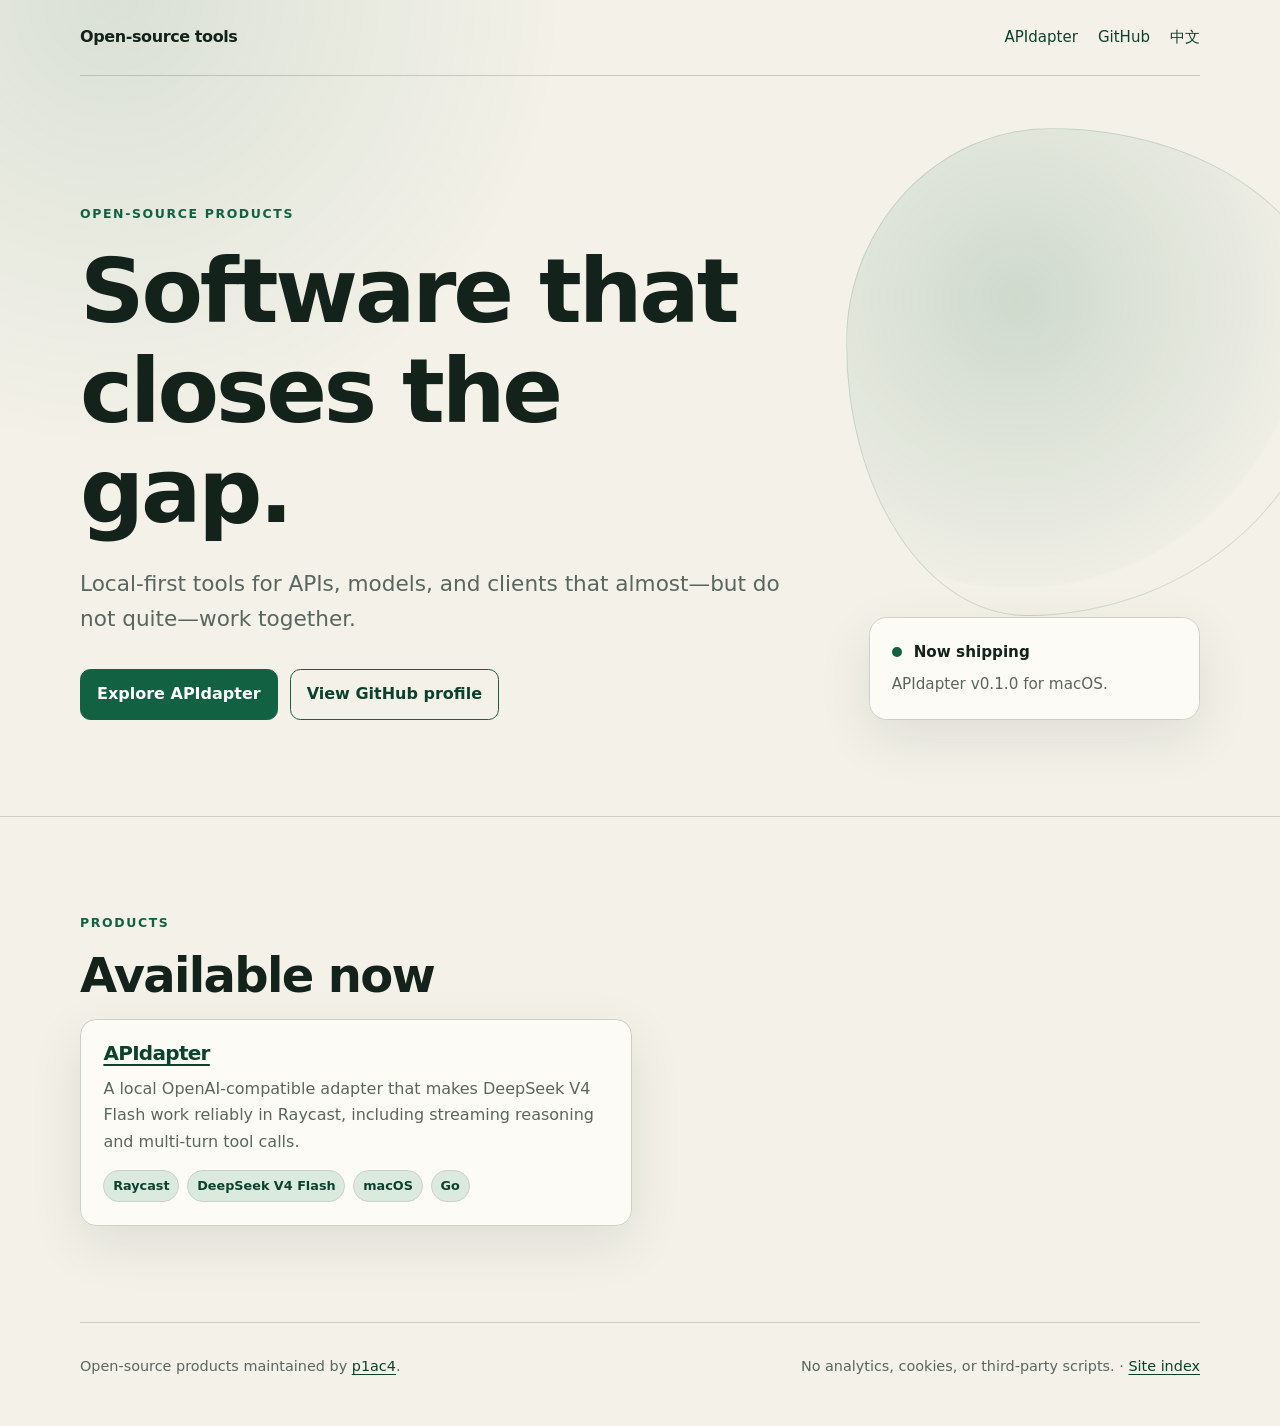
==== index.html @ 69e59df8 "feat: launch bilingual product site" ====
<!doctype html>
<html lang="en">
<head>
  <meta charset="utf-8">
  <meta name="viewport" content="width=device-width, initial-scale=1">
  <title>Open-source tools for real compatibility gaps</title>
  <meta name="description" content="Focused, local-first open-source products for real compatibility gaps, starting with APIdapter.">
  <link rel="canonical" href="https://p1ac4.github.io/">
  <link rel="alternate" hreflang="en" href="https://p1ac4.github.io/">
  <link rel="alternate" hreflang="zh-Hans" href="https://p1ac4.github.io/zh/">
  <link rel="alternate" hreflang="x-default" href="https://p1ac4.github.io/">
  <meta property="og:type" content="website">
  <meta property="og:title" content="Open-source tools for real compatibility gaps">
  <meta property="og:description" content="Focused, local-first products for real compatibility gaps.">
  <meta property="og:url" content="https://p1ac4.github.io/">
  <meta name="twitter:card" content="summary">
  <link rel="icon" href="/assets/favicon.svg" type="image/svg+xml">
  <link rel="stylesheet" href="/assets/styles.css">
  <script type="application/ld+json">
  {
    "@context": "https://schema.org",
    "@type": "WebSite",
    "name": "Open-source compatibility tools",
    "url": "https://p1ac4.github.io/",
    "description": "Focused, local-first open-source products for real compatibility gaps.",
    "inLanguage": ["en", "zh-Hans"]
  }
  </script>
</head>
<body>
  <a class="skip-link" href="#main">Skip to content</a>
  <header class="shell site-header">
    <a class="brand" href="/">Open-source tools</a>
    <nav class="nav" aria-label="Primary">
      <a href="/apidapter/">APIdapter</a>
      <a href="https://github.com/p1ac4">GitHub</a>
      <a lang="zh-Hans" href="/zh/">中文</a>
    </nav>
  </header>

  <main id="main">
    <section class="shell hero">
      <div class="hero-grid">
        <div>
          <p class="eyebrow">Open-source products</p>
          <h1>Software that closes the gap.</h1>
          <p class="lede">Local-first tools for APIs, models, and clients that almost—but do not quite—work together.</p>
          <div class="actions">
            <a class="button" href="/apidapter/">Explore APIdapter</a>
            <a class="button secondary" href="https://github.com/p1ac4">View GitHub profile</a>
          </div>
        </div>
        <aside class="hero-note" aria-label="Current release">
          <strong>Now shipping</strong>
          <p>APIdapter v0.1.0 for macOS.</p>
        </aside>
      </div>
    </section>

    <section class="section">
      <div class="shell">
        <p class="eyebrow">Products</p>
        <h2>Available now</h2>
        <div class="grid two">
          <article class="card">
            <h3><a href="/apidapter/">APIdapter</a></h3>
            <p>A local OpenAI-compatible adapter that makes DeepSeek V4 Flash work reliably in Raycast, including streaming reasoning and multi-turn tool calls.</p>
            <ul class="tag-list" aria-label="APIdapter topics">
              <li>Raycast</li>
              <li>DeepSeek V4 Flash</li>
              <li>macOS</li>
              <li>Go</li>
            </ul>
          </article>
        </div>
      </div>
    </section>
  </main>

  <footer class="shell site-footer">
    <p>Open-source products maintained by <a href="https://github.com/p1ac4">p1ac4</a>.</p>
    <p>No analytics, cookies, or third-party scripts. · <a href="/llms.txt">Site index</a></p>
  </footer>
</body>
</html>
---- assets/styles.css ----
:root {
  color-scheme: light;
  --paper: #f3f1e8;
  --surface: #fffef9;
  --ink: #13231c;
  --muted: #59665f;
  --line: #cbd1c8;
  --accent: #126142;
  --accent-dark: #0b422d;
  --accent-soft: #dbeadf;
  --code: #e8ebe5;
  --shadow: 0 18px 55px rgba(19, 35, 28, 0.09);
  font-family: Inter, ui-sans-serif, system-ui, -apple-system, BlinkMacSystemFont, "Segoe UI", sans-serif;
  font-synthesis: none;
}

* {
  box-sizing: border-box;
}

html {
  scroll-behavior: smooth;
}

body {
  margin: 0;
  overflow-x: hidden;
  background:
    radial-gradient(circle at 9% 0%, rgba(18, 97, 66, 0.11), transparent 28rem),
    var(--paper);
  color: var(--ink);
  line-height: 1.65;
}

a {
  color: var(--accent-dark);
  text-underline-offset: 0.18em;
  text-decoration-thickness: 0.08em;
}

a:hover {
  color: var(--accent);
}

.skip-link {
  position: absolute;
  left: -999px;
  top: 0;
  z-index: 10;
  padding: 0.7rem 1rem;
  background: var(--ink);
  color: white;
}

.skip-link:focus {
  left: 1rem;
  top: 1rem;
}

.shell {
  width: min(1120px, calc(100% - 2rem));
  margin: 0 auto;
}

.site-header {
  display: flex;
  align-items: center;
  justify-content: space-between;
  gap: 1.5rem;
  min-height: 76px;
  border-bottom: 1px solid rgba(19, 35, 28, 0.18);
}

.brand {
  color: var(--ink);
  font-weight: 780;
  letter-spacing: -0.025em;
  text-decoration: none;
}

.nav {
  display: flex;
  flex-wrap: wrap;
  align-items: center;
  justify-content: flex-end;
  gap: 0.9rem 1.25rem;
  font-size: 0.94rem;
}

.nav a {
  position: relative;
  text-decoration: none;
}

.nav a::after {
  position: absolute;
  right: 0;
  bottom: -0.28rem;
  left: 0;
  height: 2px;
  background: var(--accent);
  content: "";
  transform: scaleX(0);
  transform-origin: right;
  transition: transform 180ms ease;
}

.nav a:hover::after {
  transform: scaleX(1);
  transform-origin: left;
}

.hero {
  position: relative;
  isolation: isolate;
  padding: clamp(4.5rem, 10vw, 8rem) 0 clamp(3.5rem, 8vw, 6rem);
}

.hero::after {
  position: absolute;
  z-index: -1;
  top: 7%;
  right: -12%;
  width: clamp(16rem, 38vw, 34rem);
  aspect-ratio: 1;
  border: 1px solid rgba(18, 97, 66, 0.15);
  border-radius: 42% 58% 63% 37% / 44% 42% 58% 56%;
  background: radial-gradient(circle at 35% 35%, rgba(18, 97, 66, 0.16), rgba(18, 97, 66, 0.02) 64%, transparent 65%);
  content: "";
  animation: ambient-orbit 13s ease-in-out infinite alternate;
}

.hero-grid {
  display: grid;
  grid-template-columns: minmax(0, 1.55fr) minmax(260px, 0.72fr);
  align-items: end;
  gap: clamp(2rem, 6vw, 5rem);
}

.eyebrow {
  margin: 0 0 1rem;
  color: var(--accent);
  font-size: 0.78rem;
  font-weight: 800;
  letter-spacing: 0.13em;
  text-transform: uppercase;
}

h1,
h2,
h3 {
  line-height: 1.12;
  letter-spacing: -0.035em;
}

h1 {
  max-width: 850px;
  margin: 0;
  font-size: clamp(2.7rem, 7vw, 5.9rem);
}

h2 {
  margin: 0 0 1rem;
  font-size: clamp(1.8rem, 4vw, 3rem);
}

h3 {
  margin: 0 0 0.7rem;
  font-size: 1.25rem;
}

.lede {
  max-width: 760px;
  margin: 1.5rem 0 0;
  color: var(--muted);
  font-size: clamp(1.08rem, 2.4vw, 1.35rem);
}

.hero-note,
.card,
.notice {
  border: 1px solid var(--line);
  background: rgba(255, 254, 249, 0.78);
  box-shadow: var(--shadow);
}

.hero-note {
  position: relative;
  padding: 1.35rem;
  border-radius: 1.1rem;
  font-size: 0.95rem;
}

.hero-note::before {
  display: inline-block;
  width: 0.62rem;
  height: 0.62rem;
  margin-right: 0.45rem;
  border-radius: 50%;
  background: var(--accent);
  box-shadow: 0 0 0 0 rgba(18, 97, 66, 0.38);
  content: "";
  animation: status-pulse 2.4s ease-out infinite;
}

.hero-note p {
  margin: 0.45rem 0 0;
  color: var(--muted);
}

.actions {
  display: flex;
  flex-wrap: wrap;
  gap: 0.75rem;
  margin-top: 2rem;
}

.route {
  display: grid;
  grid-template-columns: auto minmax(2rem, 1fr) auto minmax(2rem, 1fr) auto;
  align-items: center;
  width: min(100%, 650px);
  gap: 0.55rem;
  margin-top: 1.5rem;
  color: var(--accent-dark);
  font-size: 0.78rem;
  font-weight: 780;
  letter-spacing: 0.02em;
}

.route span {
  padding: 0.38rem 0.58rem;
  border: 1px solid rgba(18, 97, 66, 0.3);
  border-radius: 999px;
  background: rgba(255, 254, 249, 0.72);
  white-space: nowrap;
}

.route i {
  position: relative;
  height: 1px;
  overflow: hidden;
  background: rgba(18, 97, 66, 0.3);
}

.route i::after {
  position: absolute;
  top: -2px;
  left: -5px;
  width: 5px;
  height: 5px;
  border-radius: 50%;
  background: var(--accent);
  box-shadow: 0 0 10px rgba(18, 97, 66, 0.7);
  content: "";
  animation: route-signal 2.1s linear infinite;
}

.route i:nth-of-type(2)::after {
  animation-delay: 0.8s;
}

.button {
  display: inline-flex;
  align-items: center;
  justify-content: center;
  min-height: 46px;
  padding: 0.7rem 1rem;
  border: 1px solid var(--accent);
  border-radius: 0.65rem;
  background: var(--accent);
  color: white;
  font-weight: 720;
  text-decoration: none;
  transition: transform 160ms ease, background 160ms ease, box-shadow 160ms ease;
}

.button:hover {
  background: var(--accent-dark);
  color: white;
  box-shadow: 0 8px 24px rgba(18, 97, 66, 0.2);
  transform: translateY(-2px);
}

.button.secondary {
  background: transparent;
  color: var(--accent-dark);
}

.button.secondary:hover {
  background: var(--accent-soft);
}

.section {
  padding: clamp(3.5rem, 8vw, 6rem) 0;
  border-top: 1px solid rgba(19, 35, 28, 0.16);
}

.section-intro {
  max-width: 720px;
  margin: 0 0 2rem;
  color: var(--muted);
}

.grid {
  display: grid;
  grid-template-columns: repeat(3, minmax(0, 1fr));
  gap: 1rem;
}

.grid.two {
  grid-template-columns: repeat(2, minmax(0, 1fr));
}

.card {
  position: relative;
  overflow: hidden;
  padding: 1.4rem;
  border-radius: 1rem;
  transition: transform 180ms ease, border-color 180ms ease, box-shadow 180ms ease;
}

.card::before {
  position: absolute;
  top: 0;
  right: 0;
  left: 0;
  height: 3px;
  background: var(--accent);
  content: "";
  transform: scaleX(0);
  transform-origin: left;
  transition: transform 180ms ease;
}

.card:hover {
  border-color: rgba(18, 97, 66, 0.46);
  box-shadow: 0 22px 56px rgba(19, 35, 28, 0.13);
  transform: translateY(-4px);
}

.card:hover::before {
  transform: scaleX(1);
}

.card p {
  margin: 0;
  color: var(--muted);
}

.card p + p,
.card ul,
.card ol {
  margin-top: 0.9rem;
}

.tag-list {
  display: flex;
  flex-wrap: wrap;
  gap: 0.5rem;
  padding: 0;
  margin: 1.15rem 0 0;
  list-style: none;
}

.tag-list li {
  padding: 0.3rem 0.55rem;
  border: 1px solid var(--line);
  border-radius: 999px;
  background: var(--accent-soft);
  color: var(--accent-dark);
  font-size: 0.8rem;
  font-weight: 700;
}

.notice {
  margin: 1.4rem 0;
  padding: 1rem 1.2rem;
  border-left: 5px solid var(--accent);
  border-radius: 0.6rem;
}

.notice strong {
  display: block;
  margin-bottom: 0.15rem;
}

.steps {
  padding-left: 1.25rem;
}

.steps li + li {
  margin-top: 1.25rem;
}

.table-wrap {
  overflow-x: auto;
  border: 1px solid var(--line);
  border-radius: 0.8rem;
  background: var(--surface);
}

table {
  width: 100%;
  border-collapse: collapse;
  min-width: 650px;
}

th,
td {
  padding: 0.85rem 1rem;
  border-bottom: 1px solid var(--line);
  text-align: left;
  vertical-align: top;
}

th {
  background: var(--accent-soft);
  font-size: 0.88rem;
}

tr:last-child td {
  border-bottom: 0;
}

code {
  padding: 0.1rem 0.3rem;
  border-radius: 0.28rem;
  background: var(--code);
  font-family: ui-monospace, SFMono-Regular, Menlo, Monaco, Consolas, monospace;
  font-size: 0.9em;
}

pre {
  overflow-x: auto;
  padding: 1rem;
  border: 1px solid var(--line);
  border-radius: 0.75rem;
  background: #17221d;
  color: #f4f5ef;
  line-height: 1.5;
}

pre code {
  padding: 0;
  background: transparent;
  color: inherit;
}

.muted {
  color: var(--muted);
}

.site-footer {
  display: flex;
  justify-content: space-between;
  gap: 1.5rem;
  padding: 2rem 0 3rem;
  border-top: 1px solid rgba(19, 35, 28, 0.18);
  color: var(--muted);
  font-size: 0.9rem;
}

.site-footer p {
  margin: 0;
}

@keyframes ambient-orbit {
  from {
    transform: rotate(-7deg) translate3d(0, 0, 0);
  }
  to {
    transform: rotate(8deg) translate3d(-2rem, 1rem, 0);
  }
}

@keyframes status-pulse {
  0% {
    box-shadow: 0 0 0 0 rgba(18, 97, 66, 0.38);
  }
  70%,
  100% {
    box-shadow: 0 0 0 0.55rem rgba(18, 97, 66, 0);
  }
}

@keyframes rise-in {
  from {
    opacity: 0;
    transform: translateY(18px);
  }
  to {
    opacity: 1;
    transform: translateY(0);
  }
}

@keyframes route-signal {
  from {
    left: -5px;
  }
  to {
    left: 100%;
  }
}

.hero .eyebrow,
.hero h1,
.hero .lede,
.hero .route,
.hero .actions,
.hero-note {
  animation: rise-in 620ms both;
}

.hero h1 {
  animation-delay: 70ms;
}

.hero .lede {
  animation-delay: 140ms;
}

.hero .actions {
  animation-delay: 280ms;
}

.hero .route {
  animation-delay: 210ms;
}

.hero-note {
  animation-delay: 350ms;
}

@media (max-width: 820px) {
  .hero-grid,
  .grid,
  .grid.two {
    grid-template-columns: 1fr;
  }

  .site-header,
  .site-footer {
    align-items: flex-start;
    flex-direction: column;
    padding: 1.1rem 0;
  }

  .nav {
    justify-content: flex-start;
  }

  h1 {
    font-size: clamp(2.6rem, 13vw, 4.4rem);
  }

  .hero::after {
    top: 3%;
    right: -55%;
    width: 30rem;
  }

  .route {
    gap: 0.35rem;
    font-size: 0.68rem;
  }

  .route span {
    padding: 0.32rem 0.42rem;
  }
}

@media (prefers-reduced-motion: reduce) {
  html {
    scroll-behavior: auto;
  }

  *,
  *::before,
  *::after {
    animation-duration: 0.01ms !important;
    animation-iteration-count: 1 !important;
    scroll-behavior: auto !important;
    transition-duration: 0.01ms !important;
  }
}
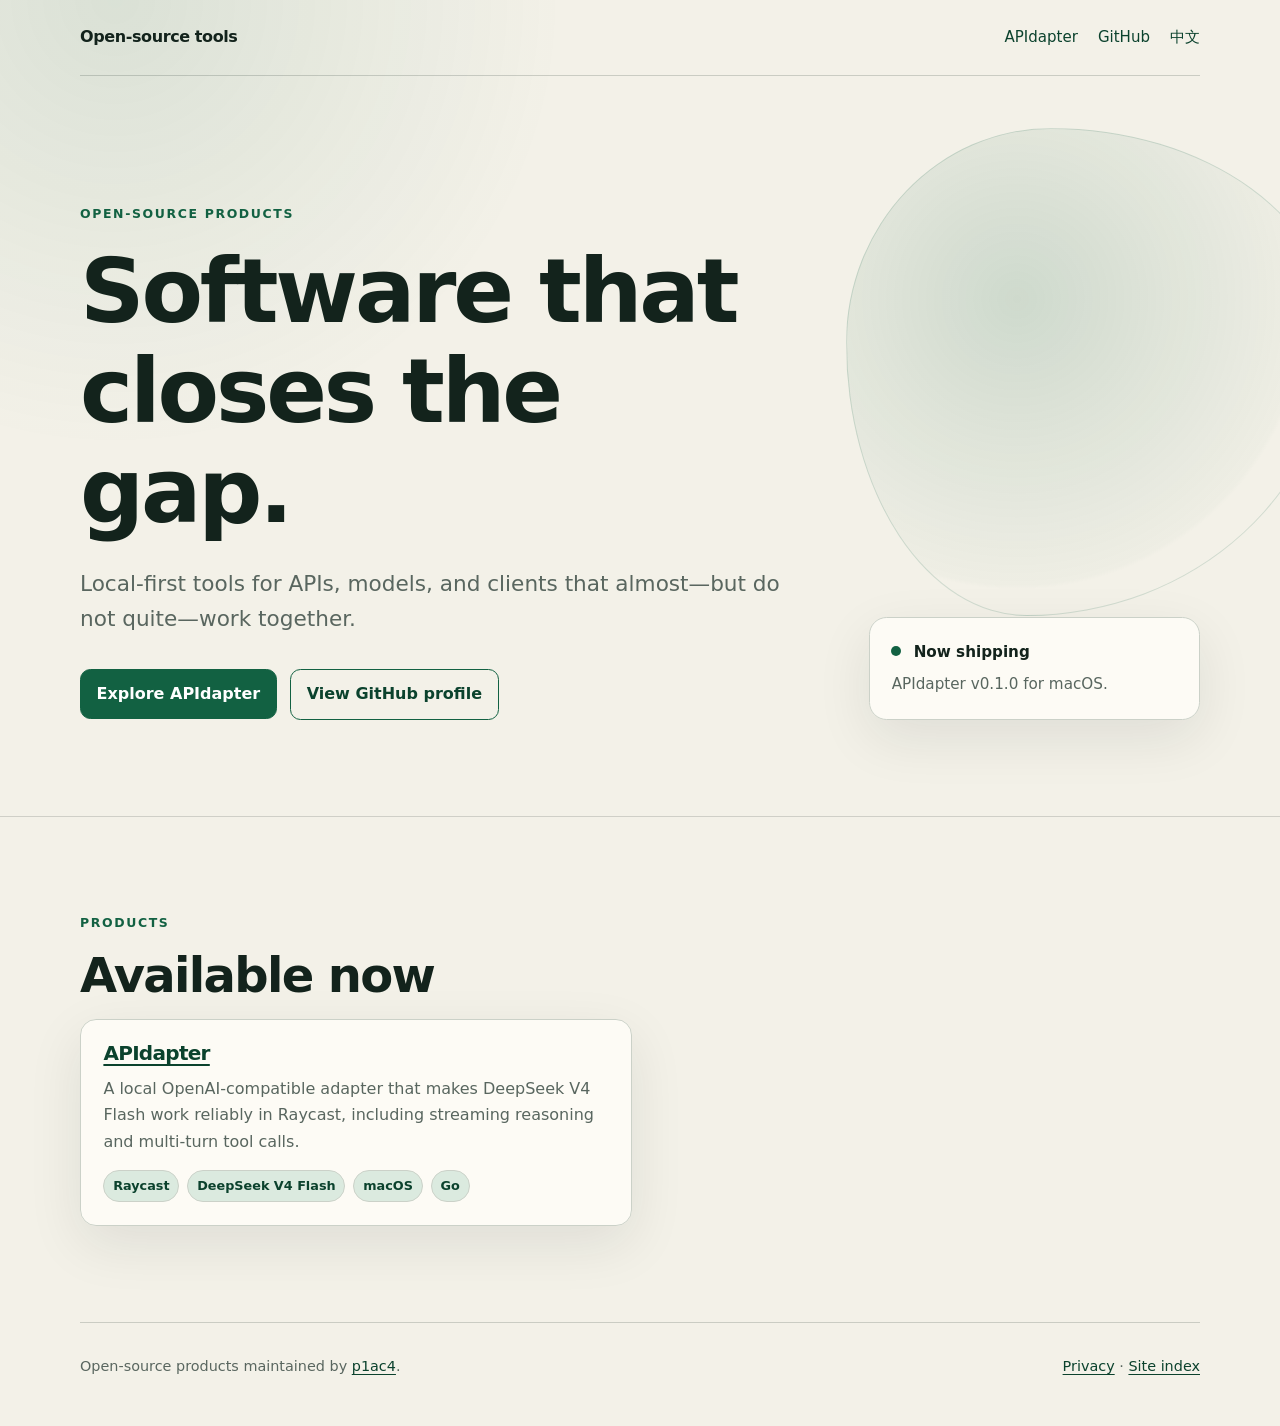
==== commit c4960df3: "Add Google Analytics measurement" ====
--- a/index.html
+++ b/index.html
@@ -3,6 +3,7 @@
 <head>
   <meta charset="utf-8">
   <meta name="viewport" content="width=device-width, initial-scale=1">
+  <meta name="google-site-verification" content="-a6aRvejH29HqpFG3mDC5x5SGR4LYMcggKDMlY1fl5k">
   <title>Open-source tools for real compatibility gaps</title>
   <meta name="description" content="Focused, local-first open-source products for real compatibility gaps, starting with APIdapter.">
   <link rel="canonical" href="https://p1ac4.github.io/">
@@ -16,6 +17,14 @@
   <meta name="twitter:card" content="summary">
   <link rel="icon" href="/assets/favicon.svg" type="image/svg+xml">
   <link rel="stylesheet" href="/assets/styles.css">
+  <!-- Google tag (gtag.js) -->
+  <script async src="https://www.googletagmanager.com/gtag/js?id=G-8JHM6JYCK9"></script>
+  <script>
+    window.dataLayer = window.dataLayer || [];
+    function gtag(){dataLayer.push(arguments);}
+    gtag('js', new Date());
+    gtag('config', 'G-8JHM6JYCK9');
+  </script>
   <script type="application/ld+json">
   {
     "@context": "https://schema.org",
@@ -79,7 +88,7 @@
 
   <footer class="shell site-footer">
     <p>Open-source products maintained by <a href="https://github.com/p1ac4">p1ac4</a>.</p>
-    <p>No analytics, cookies, or third-party scripts. · <a href="/llms.txt">Site index</a></p>
+    <p><a href="/privacy/">Privacy</a> · <a href="/llms.txt">Site index</a></p>
   </footer>
 </body>
 </html>
